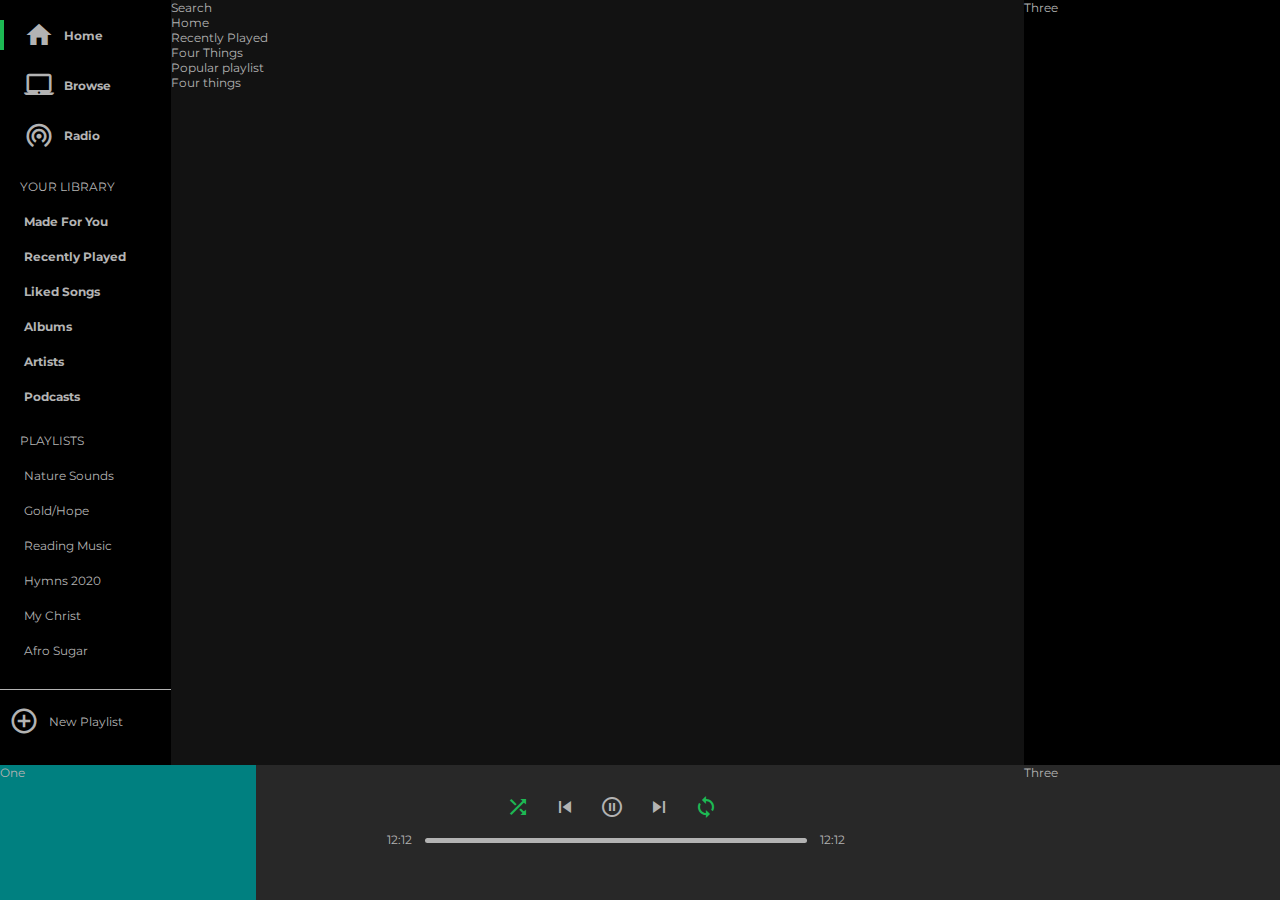
==== dailyui/spotify/index.html @ cc43b378 "add footer and add playing bar" ====
<html>
  <head>
    <title>Spotify Landing Page</title>
    <link rel="stylesheet" href="index.css" />
    <link
      href="https://fonts.googleapis.com/icon?family=Material+Icons"
      rel="stylesheet"
    />
    <link
      href="https://fonts.googleapis.com/css?family=Montserrat:800italic,700,300,600,800,400"
      rel="stylesheet"
    />
  </head>
  <body>
    <main>
      <div class="column-one">
        <div class="sidebar-content">
          <div class="menu home"><i class="material-icons">home</i>Home</div>
          <div class="menu"><i class="material-icons">laptop_mac</i>Browse</div>
          <div class="menu">
            <i class="material-icons">wifi_tethering</i>Radio
          </div>

          <p class="library">YOUR LIBRARY</p>
          <div class="library-menu">Made For You</div>
          <div class="library-menu">Recently Played</div>
          <div class="library-menu">Liked Songs</div>
          <div class="library-menu">Albums</div>
          <div class="library-menu">Artists</div>
          <div class="library-menu">Podcasts</div>

          <p class="playlists">PLAYLISTS</p>
          <div>Nature Sounds</div>
          <div>Gold/Hope</div>
          <div>Reading Music</div>
          <div>Hymns 2020</div>
          <div>My Christ</div>
          <div>Afro Sugar</div>
        </div>
        <div class="sticky">
          <div>
            <i class="material-icons">add_circle_outline</i>New Playlist
          </div>
        </div>
      </div>
      <div class="column-two">
        <div>
          <div>Search</div>
          <div>Home</div>
        </div>
        <div>
          <div>Recently Played</div>
          <div>
            Four Things
          </div>
        </div>
        <div>
          <div>Popular playlist</div>
          <div>Four things</div>
        </div>
      </div>
      <div class="column-three">Three</div>
    </main>
    <footer>
      <div class="song-playing">One</div>
      <div class="listen-controls">
        <div class="controls">
          <i class="material-icons selected">shuffle</i>
          <i class="material-icons">skip_previous</i>
          <i class="material-icons">pause_circle_outline</i>
          <i class="material-icons">skip_next</i>
          <i class="material-icons selected">loop</i>
        </div>
        <div class="progress">
          <span
            >12:12
            <div class="play-length"></div>
            12:12</span
          >
        </div>
      </div>
      <div class="settings">Three</div>
    </footer>
  </body>
</html>
---- dailyui/spotify/index.css ----
body {
  margin: 0;
  padding: 0;
  color: #b3b3b3;
  font-family: "Montserrat";
  font-size: 12px;
}

main {
  display: flex;
}

.column-one,
.column-three {
  background-color: black;
}

.column-three {
  flex: 1.5;
}

.column-one {
  flex: 1;

  /* padding-left: 20px; */
  overflow: scroll;
}

.sidebar-content div {
  margin-top: 20px;
  padding-left: 20px;
  border-left: solid 4px black;
}

.sidebar-content div:hover {
  border-left: solid 4px #1db954;
}

.sidebar-content p {
  padding-left: 20px;
}

.column-one i {
  font-size: 30px;
  vertical-align: -10;
  padding-right: 10px;
}

.sidebar-content div:hover {
  color: white;
  cursor: pointer;
}

.column-two {
  flex: 5;
  background-color: #121212;
}

.library,
.playlists {
  padding-top: 10%;
}

.menu {
  font-weight: 700;
}

.library-menu {
  font-weight: 700;
}

main {
  height: 85%;
}

.sidebar-content {
  overflow: scroll;
  height: 90%;
}

.sticky {
  display: flex;
  height: 5%;
  align-items: center;
  padding-left: 5%;
  padding-top: 7%;
  border-top: solid 1px #b3b3b3;
}

footer {
  background-color: #282828;
  height: 15%;
  display: flex;
}

.home {
  border-left: solid 4px #1db954 !important;
}

.song-playing {
  flex: 1;
  background-color: teal;
}

.listen-controls {
  flex: 3;
}

.settings {
  flex: 1;
}

.play-length {
  border-radius: 25px;
  background-color: #b3b3b3;
  height: 5px;
  width: 60%;
  display: inline-block;
  vertical-align: 1;
  margin-left: 10px;
  margin-right: 10px;
}

.controls {
  padding-top: 30px;
  padding-left: 30%;
  padding-bottom: 10px;
}

.controls i {
  padding-left: 20px;
}

.selected {
  color: #1db954;
}
.progress {
  margin-left: 17%;
}
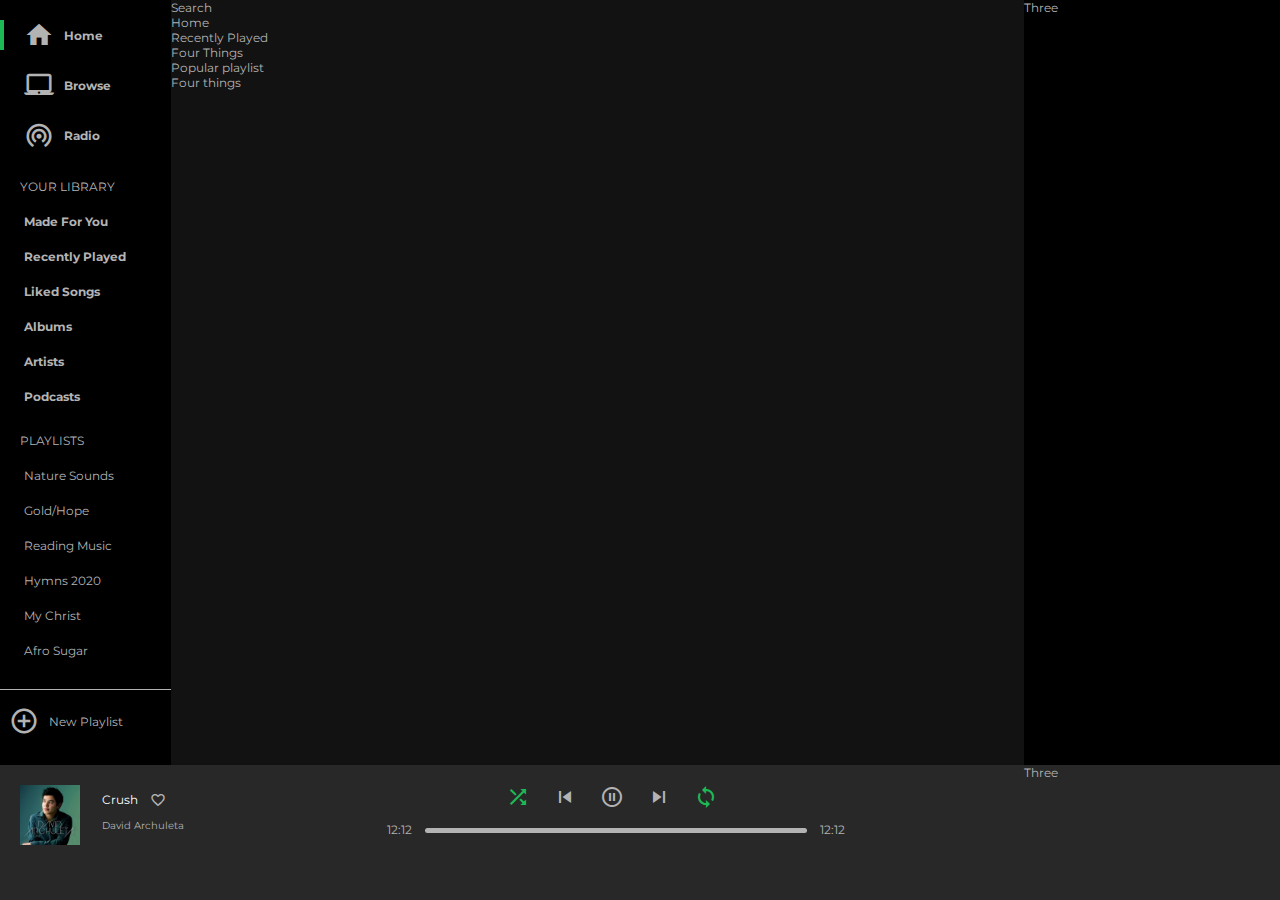
==== commit a99d78af: "footer song details and controls" ====
--- a/dailyui/spotify/index.html
+++ b/dailyui/spotify/index.html
@@ -62,7 +62,18 @@
       <div class="column-three">Three</div>
     </main>
     <footer>
-      <div class="song-playing">One</div>
+      <div class="song-playing">
+        <div class="author-image">
+          <img src="playing.jpg" />
+        </div>
+        <div class="author-details">
+          <div class="detail_one">
+            <p class="song">Crush</p>
+            <i class="material-icons">favorite_border</i>
+          </div>
+          <p class="author">David Archuleta</p>
+        </div>
+      </div>
       <div class="listen-controls">
         <div class="controls">
           <i class="material-icons selected">shuffle</i>
--- a/dailyui/spotify/index.css
+++ b/dailyui/spotify/index.css
@@ -99,7 +99,38 @@
 
 .song-playing {
   flex: 1;
-  background-color: teal;
+  display: flex;
+}
+
+.author-image {
+  flex: 2;
+}
+
+.author-details {
+  flex: 3;
+  padding-top: 15px;
+}
+
+.author-details i {
+  font-size: 16px;
+  padding-top: 12px;
+  padding-left: 12px;
+}
+
+.author {
+  margin-top: 0;
+}
+
+.detail_one {
+  display: flex;
+}
+
+.song {
+  color: white;
+}
+
+.author {
+  font-size: 10;
 }
 
 .listen-controls {
@@ -122,7 +153,7 @@
 }
 
 .controls {
-  padding-top: 30px;
+  padding-top: 20px;
   padding-left: 30%;
   padding-bottom: 10px;
 }
@@ -137,3 +168,11 @@
 .progress {
   margin-left: 17%;
 }
+
+img {
+  width: 60px;
+  height: 60px;
+  object-fit: fill;
+  margin-top: 20px;
+  margin-left: 20px;
+}
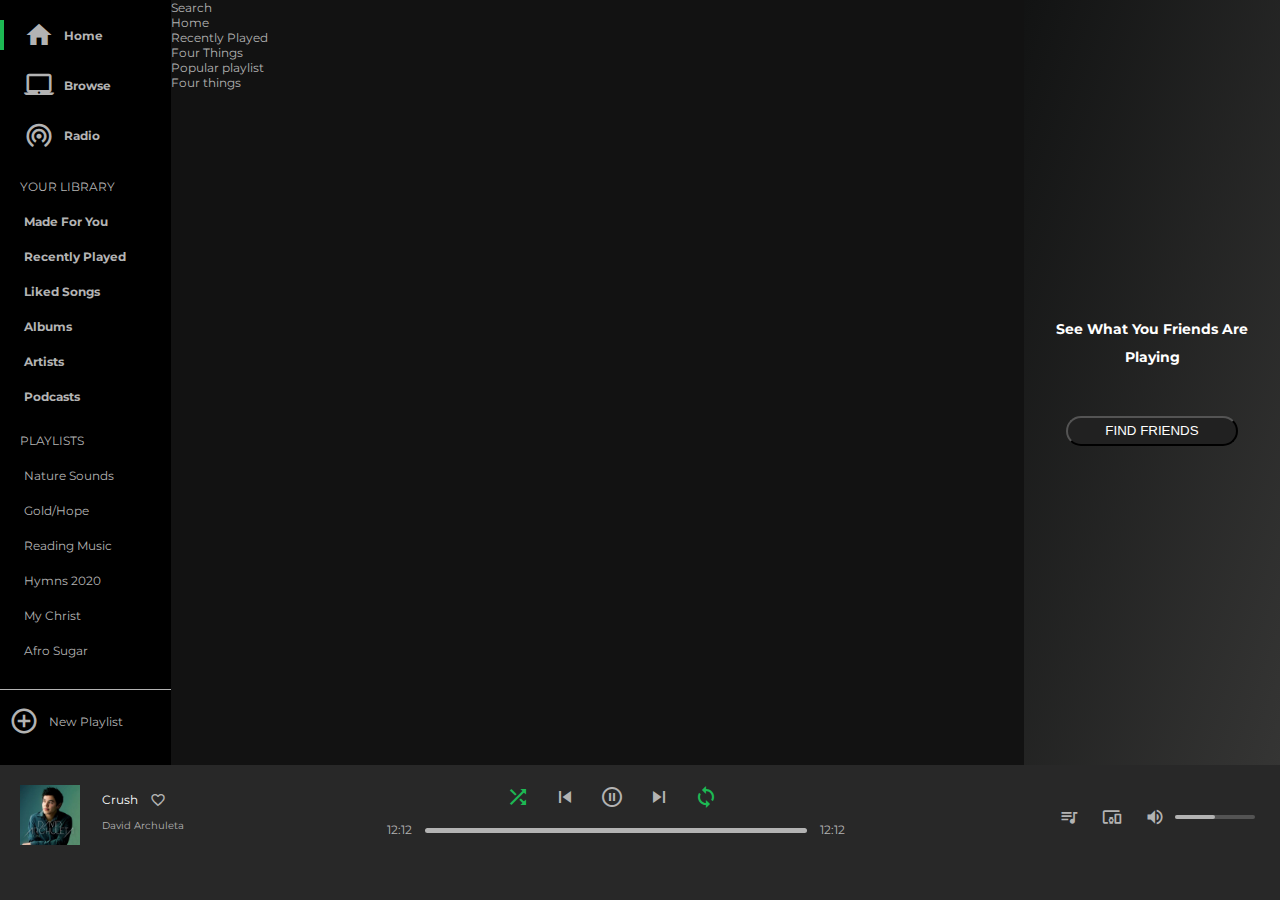
==== commit 4737a213: "finish footer and added find friends section" ====
--- a/dailyui/spotify/index.html
+++ b/dailyui/spotify/index.html
@@ -59,7 +59,15 @@
           <div>Four things</div>
         </div>
       </div>
-      <div class="column-three">Three</div>
+      <div class="column-three">
+        <div>
+          <div class="friends-text">See What You Friends Are</div>
+          <div class="friends-playing">Playing</div>
+          <div class="friends-button">
+            <button>FIND FRIENDS</button>
+          </div>
+        </div>
+      </div>
     </main>
     <footer>
       <div class="song-playing">
@@ -90,7 +98,18 @@
           >
         </div>
       </div>
-      <div class="settings">Three</div>
+      <div class="settings">
+        <div class="settings-icons">
+          <i class="material-icons">queue_music</i>
+          <i class="material-icons">devices_other</i>
+          <i class="material-icons">volume_up</i>
+        </div>
+        <div class="sound-bar">
+          <div class="sound-container">
+            <div class="sound-level"></div>
+          </div>
+        </div>
+      </div>
     </footer>
   </body>
 </html>
--- a/dailyui/spotify/index.css
+++ b/dailyui/spotify/index.css
@@ -10,19 +10,51 @@
   display: flex;
 }
 
-.column-one,
-.column-three {
+.column-one {
   background-color: black;
 }
 
 .column-three {
   flex: 1.5;
+  display: flex;
+  justify-content: center;
+  align-items: center;
+  background-image: linear-gradient(
+    to bottom right,
+    rgb(18, 19, 19),
+    rgb(53, 53, 52)
+  );
+}
+
+.friends-playing {
+  text-align: center;
+  padding-top: 10px;
+  font-weight: 700;
+  color: white;
+  font-size: 14px;
+}
+
+.friends-text {
+  font-weight: 700;
+  color: white;
+  font-size: 14px;
+}
+
+.friends-button {
+  text-align: center;
+  padding-top: 50px;
+}
+
+button {
+  border-radius: 25px;
+  color: white;
+  background-color: #212121;
+  width: 90%;
+  height: 30px;
 }
 
 .column-one {
   flex: 1;
-
-  /* padding-left: 20px; */
   overflow: scroll;
 }
 
@@ -139,6 +171,39 @@
 
 .settings {
   flex: 1;
+  display: flex;
+  padding-top: 12px;
+}
+
+.settings-icons {
+  flex: 1.2;
+  padding-top: 30px;
+  padding-left: 15px;
+}
+
+.settings-icons i {
+  font-size: 20px;
+  padding: 0 0 0 20;
+}
+
+.sound-bar {
+  flex: 1;
+}
+
+.sound-container {
+  width: 80px;
+  height: 4px;
+  background-color: #535353;
+  border-radius: 25px;
+  margin-top: 38px;
+  margin-left: 5px;
+}
+
+.sound-level {
+  width: 40px;
+  height: 4px;
+  background-color: #b3b3b3;
+  border-radius: 25px;
 }
 
 .play-length {
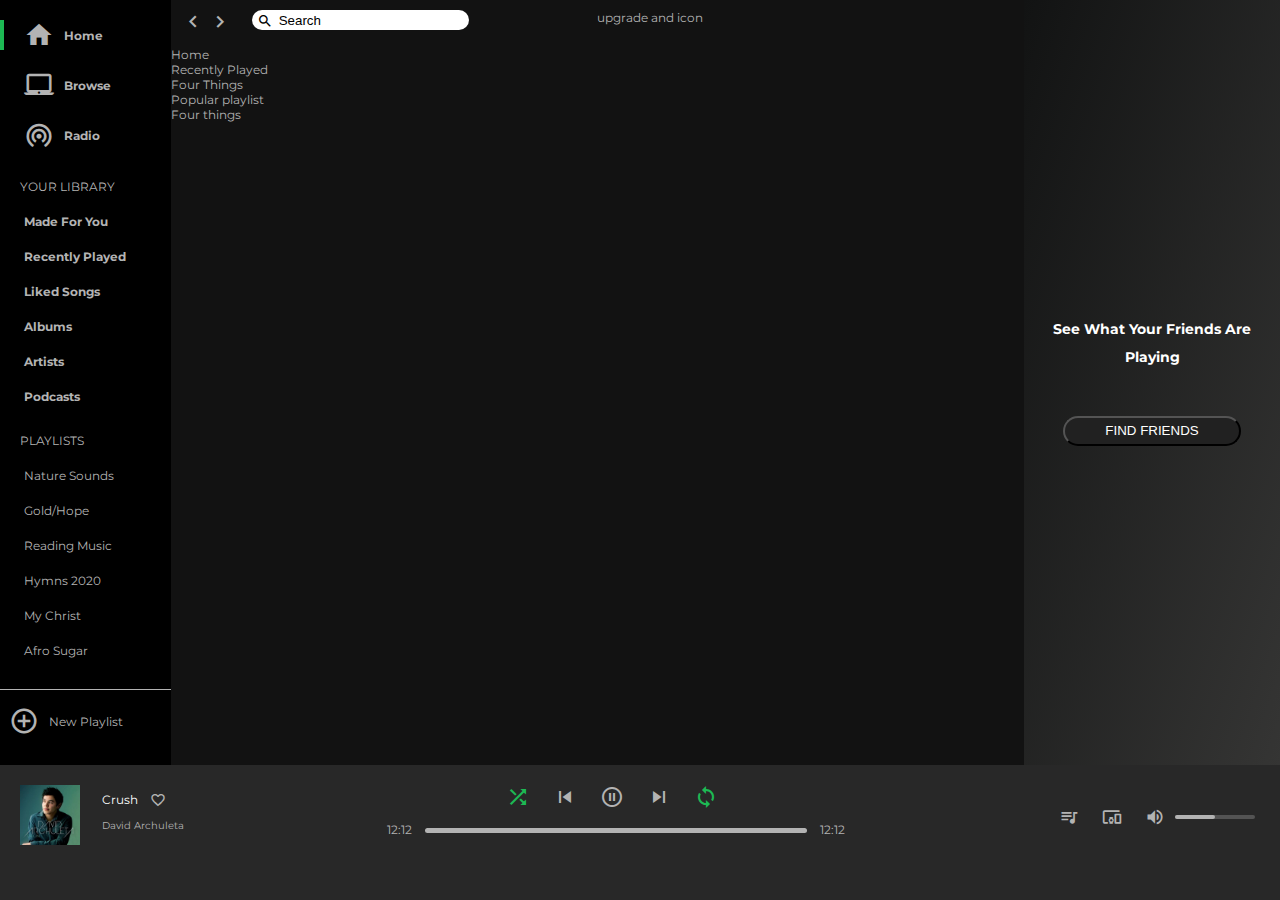
==== commit 4e0187b8: "added searc bar and arrows" ====
--- a/dailyui/spotify/index.html
+++ b/dailyui/spotify/index.html
@@ -45,7 +45,19 @@
       </div>
       <div class="column-two">
         <div>
-          <div>Search</div>
+          <div class="nav-bar">
+            <div class="search">
+              <div class="arrows">
+                <i class="material-icons">keyboard_arrow_left</i>
+                <i class="material-icons arrow">keyboard_arrow_right</i>
+              </div>
+              <div class="search-bar">
+                <i class="material-icons">search</i>
+                <input placeholder="Search" />
+              </div>
+            </div>
+            <div class="upgrade">upgrade and icon</div>
+          </div>
           <div>Home</div>
         </div>
         <div>
@@ -61,7 +73,7 @@
       </div>
       <div class="column-three">
         <div>
-          <div class="friends-text">See What You Friends Are</div>
+          <div class="friends-text">See What Your Friends Are</div>
           <div class="friends-playing">Playing</div>
           <div class="friends-button">
             <button>FIND FRIENDS</button>
--- a/dailyui/spotify/index.css
+++ b/dailyui/spotify/index.css
@@ -241,3 +241,50 @@
   margin-top: 20px;
   margin-left: 20px;
 }
+
+.nav-bar {
+  display: flex;
+  padding: 10px;
+}
+
+.search {
+  flex: 1;
+  display: flex;
+}
+
+.upgrade {
+  flex: 1;
+}
+
+.search-bar {
+  display: grid;
+}
+
+input {
+  border-radius: 25px;
+  border: none;
+  width: 120%;
+  height: 20px;
+  grid-column: 1 / 2;
+  grid-row: 1 / 2;
+}
+
+::-webkit-input-placeholder {
+  padding-left: 25px;
+  color: black;
+  margin-top: 20px;
+}
+
+.search-bar i {
+  grid-column: 1 / 2;
+  grid-row: 1 / 2;
+  z-index: 1;
+  color: black;
+  font-size: 16px;
+  padding-left: 5px;
+  padding-top: 3px;
+}
+
+.arrow {
+  padding-right: 20px;
+}
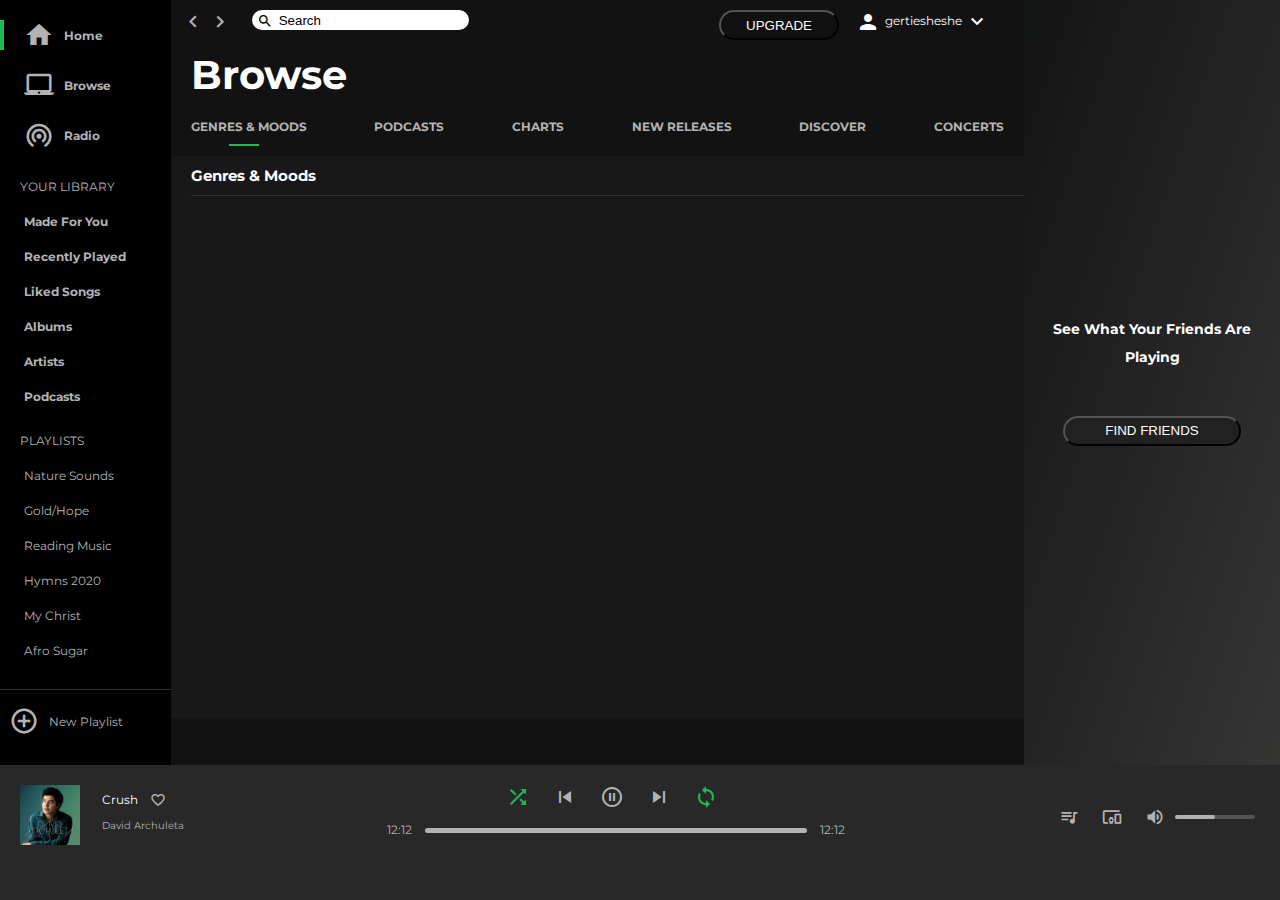
==== commit 298f946f: "added 'navbar' and browse topics" ====
--- a/dailyui/spotify/index.html
+++ b/dailyui/spotify/index.html
@@ -56,19 +56,35 @@
                 <input placeholder="Search" />
               </div>
             </div>
-            <div class="upgrade">upgrade and icon</div>
+            <div class="upgrade">
+              <button class="upgrade-button">UPGRADE</button>
+              <div class="profile-icon">
+                <i class="material-icons">person</i>gertiesheshe
+                <i class="material-icons">keyboard_arrow_down</i>
+              </div>
+            </div>
           </div>
-          <div>Home</div>
-        </div>
-        <div>
-          <div>Recently Played</div>
-          <div>
-            Four Things
+          <div class="main-header-content">
+            <div class="Browse">
+              Browse
+            </div>
+            <div class="genre-selection">
+              <div class="genres">
+                GENRES & MOODS
+                <div class="selected-genre"></div>
+              </div>
+              <div class="genres">PODCASTS</div>
+              <div class="genres">CHARTS</div>
+              <div class="genres">NEW RELEASES</div>
+              <div class="genres">DISCOVER</div>
+              <div class="genres">CONCERTS</div>
+            </div>
           </div>
         </div>
-        <div>
-          <div>Popular playlist</div>
-          <div>Four things</div>
+        <div class="body-background">
+          <div class="body-content">
+            <div class="selected-title">Genres & Moods</div>
+          </div>
         </div>
       </div>
       <div class="column-three">
--- a/dailyui/spotify/index.css
+++ b/dailyui/spotify/index.css
@@ -116,7 +116,7 @@
   align-items: center;
   padding-left: 5%;
   padding-top: 7%;
-  border-top: solid 1px #b3b3b3;
+  border-top: solid 1px #303030;
 }
 
 footer {
@@ -254,6 +254,8 @@
 
 .upgrade {
   flex: 1;
+  display: flex;
+  justify-content: flex-end;
 }
 
 .search-bar {
@@ -288,3 +290,71 @@
 .arrow {
   padding-right: 20px;
 }
+
+.upgrade-button {
+  width: 120px;
+  margin-right: 17px;
+  background-color: #101010;
+}
+
+.profile-icon {
+  padding-right: 20px;
+  color: white;
+}
+
+.profile-icon i {
+  vertical-align: -9;
+  padding-right: 5px;
+}
+
+.browse {
+  font-weight: 700;
+  color: white;
+  font-size: 40px;
+}
+
+.main-header-content {
+  padding-left: 20px;
+  padding-right: 20px;
+}
+
+.body-background {
+  height: 73.5%;
+  background-color: #181818;
+}
+
+.body-content {
+  padding-left: 20px;
+  overflow: scroll;
+}
+
+.genre-selection {
+  display: flex;
+  padding: 20 0 10 0;
+  justify-content: space-between;
+}
+
+.genres {
+  font-weight: 700;
+}
+
+.genres:hover {
+  cursor: pointer;
+  color: white;
+}
+
+.selected-genre {
+  background-color: #1db954;
+  height: 1.5px;
+  width: 30px;
+  margin: 10 0 0 38;
+}
+
+.selected-title {
+  padding-top: 10px;
+  padding-bottom: 10px;
+  font-size: 15px;
+  font-weight: 700;
+  color: white;
+  border-bottom: solid 0.1px #303030;
+}
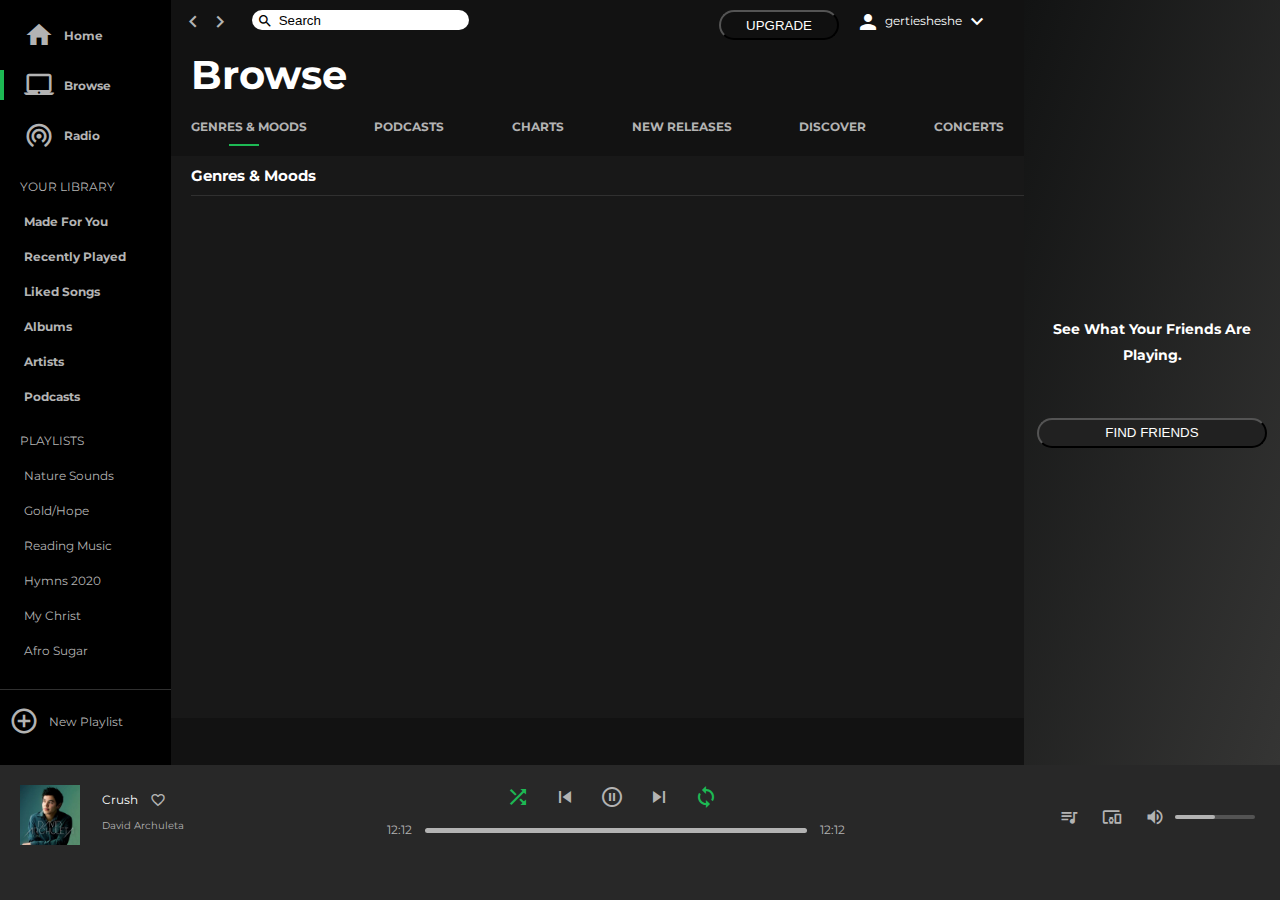
==== commit 2bd2f5b9: "change text formatting and move scrolling to div" ====
--- a/dailyui/spotify/index.html
+++ b/dailyui/spotify/index.html
@@ -15,8 +15,10 @@
     <main>
       <div class="column-one">
         <div class="sidebar-content">
-          <div class="menu home"><i class="material-icons">home</i>Home</div>
-          <div class="menu"><i class="material-icons">laptop_mac</i>Browse</div>
+          <div class="menu"><i class="material-icons">home</i>Home</div>
+          <div class="menu browse-selected">
+            <i class="material-icons">laptop_mac</i>Browse
+          </div>
           <div class="menu">
             <i class="material-icons">wifi_tethering</i>Radio
           </div>
@@ -89,8 +91,10 @@
       </div>
       <div class="column-three">
         <div>
-          <div class="friends-text">See What Your Friends Are</div>
-          <div class="friends-playing">Playing</div>
+          <div class="friends-text">
+            See What Your Friends Are Playing.
+          </div>
+
           <div class="friends-button">
             <button>FIND FRIENDS</button>
           </div>
--- a/dailyui/spotify/index.css
+++ b/dailyui/spotify/index.css
@@ -26,18 +26,12 @@
   );
 }
 
-.friends-playing {
+.friends-text {
+  font-weight: 700;
+  color: white;
+  font-size: 14px;
   text-align: center;
-  padding-top: 10px;
-  font-weight: 700;
-  color: white;
-  font-size: 14px;
-}
-
-.friends-text {
-  font-weight: 700;
-  color: white;
-  font-size: 14px;
+  line-height: 1.8;
 }
 
 .friends-button {
@@ -125,7 +119,7 @@
   display: flex;
 }
 
-.home {
+.browse-selected {
   border-left: solid 4px #1db954 !important;
 }
 
@@ -321,11 +315,11 @@
 .body-background {
   height: 73.5%;
   background-color: #181818;
+  overflow: scroll;
 }
 
 .body-content {
   padding-left: 20px;
-  overflow: scroll;
 }
 
 .genre-selection {
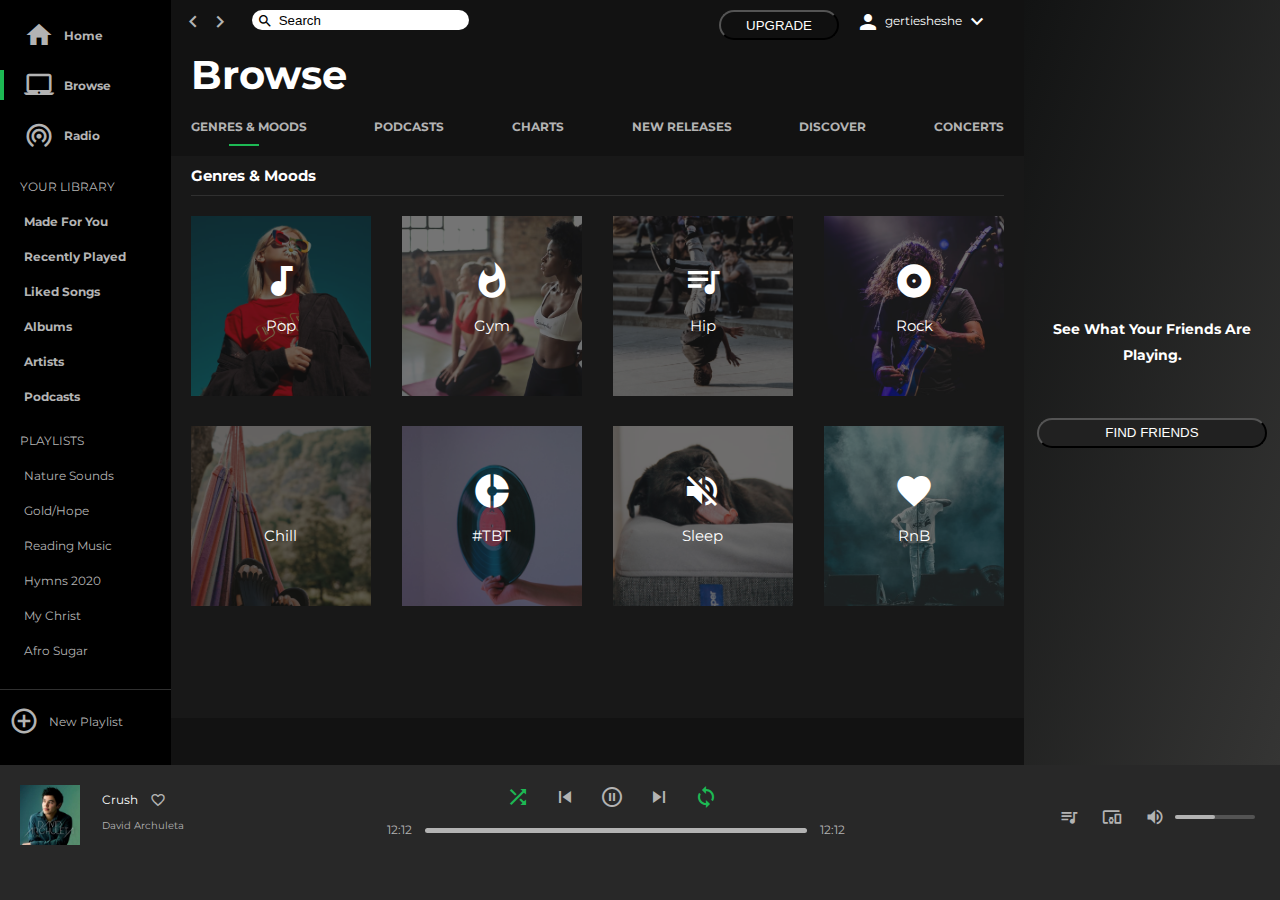
==== commit 1dcdfaf8: "add album photos and icons" ====
--- a/dailyui/spotify/index.html
+++ b/dailyui/spotify/index.html
@@ -86,6 +86,80 @@
         <div class="body-background">
           <div class="body-content">
             <div class="selected-title">Genres & Moods</div>
+            <div class="genre-moods-selections">
+              <div class="genre-and-mood">
+                <div class="genre-icon">
+                  <div>
+                    <i class="material-icons">audiotrack</i></br>
+                    <p>Pop</p>
+                  </div>
+                </div>
+                <img src="album photos/pop.jpeg" />
+              </div>
+              <div class="genre-and-mood">
+                <div class="genre-icon">
+                    <div>
+                      <i class="material-icons">whatshot</i></br>
+                      <p>Gym</p>
+                    </div>
+                  </div>
+                <img src="album photos/workout.jpeg" />
+              </div>
+              <div class="genre-and-mood">
+                <div class="genre-icon">
+                    <div>
+                      <i class="material-icons">queue_music</i></br>
+                      <p>Hip</p>
+                    </div>
+                  </div>
+                <img src="album photos/hiphop.jpeg" />
+              </div>
+              <div class="genre-and-mood">
+                <div class="genre-icon">
+                    <div>
+                      <i class="material-icons">album</i></br>
+                      <p>Rock</p>
+                    </div>
+                  </div>
+                <img src="album photos/rock.jpeg" />
+              </div>
+              <div class="genre-and-mood">
+                <div class="genre-icon">
+                    <div>
+                      <i class="material-icons">eco</i></br>
+                      <p>Chill</p>
+                    </div>
+                  </div>
+                <img src="album photos/chill.jpeg" />
+              </div>
+              <div class="genre-and-mood">
+                <div class="genre-icon">
+                    <div>
+                      <i class="material-icons">donut_small</i></br>
+                      <p>#TBT</p>
+                    </div>
+                  </div>
+                <img src="album photos/throwback.jpeg" />
+              </div>
+              <div class="genre-and-mood">
+                <div class="genre-icon">
+                    <div>
+                      <i class="material-icons">volume_off</i></br>
+                      <p>Sleep</p>
+                    </div>
+                  </div>
+                <img src="album photos/sleep.jpeg" />
+              </div>
+              <div class="genre-and-mood">
+                <div class="genre-icon">
+                    <div>
+                      <i class="material-icons">favorite</i></br>
+                      <p>RnB</p>
+                    </div>
+                  </div>
+                <img src="album photos/rnb.jpeg" />
+              </div>
+            </div>
           </div>
         </div>
       </div>
--- a/dailyui/spotify/index.css
+++ b/dailyui/spotify/index.css
@@ -320,6 +320,7 @@
 
 .body-content {
   padding-left: 20px;
+  padding-right: 20px;
 }
 
 .genre-selection {
@@ -352,3 +353,47 @@
   color: white;
   border-bottom: solid 0.1px #303030;
 }
+
+.genre-moods-selections {
+  display: flex;
+  flex-wrap: wrap;
+  justify-content: space-between;
+}
+
+.genre-and-mood {
+  display: grid;
+  height: 180px;
+  width: 180px;
+  margin-top: 20px;
+  margin-bottom: 10px;
+}
+
+.genre-and-mood img {
+  height: 180px;
+  width: 180px;
+  margin: 0;
+  object-fit: cover;
+  grid-column: 1 / 2;
+  grid-row: 1 / 2;
+  opacity: 40%;
+}
+
+.genre-icon {
+  grid-column: 1 / 2;
+  grid-row: 1 / 2;
+  z-index: 1;
+  display: flex;
+  justify-content: center;
+  align-items: center;
+}
+
+.genre-icon i {
+  color: white;
+  font-size: 40px;
+}
+
+.genre-icon p {
+  text-align: center;
+  color: white;
+  font-size: 15;
+}
